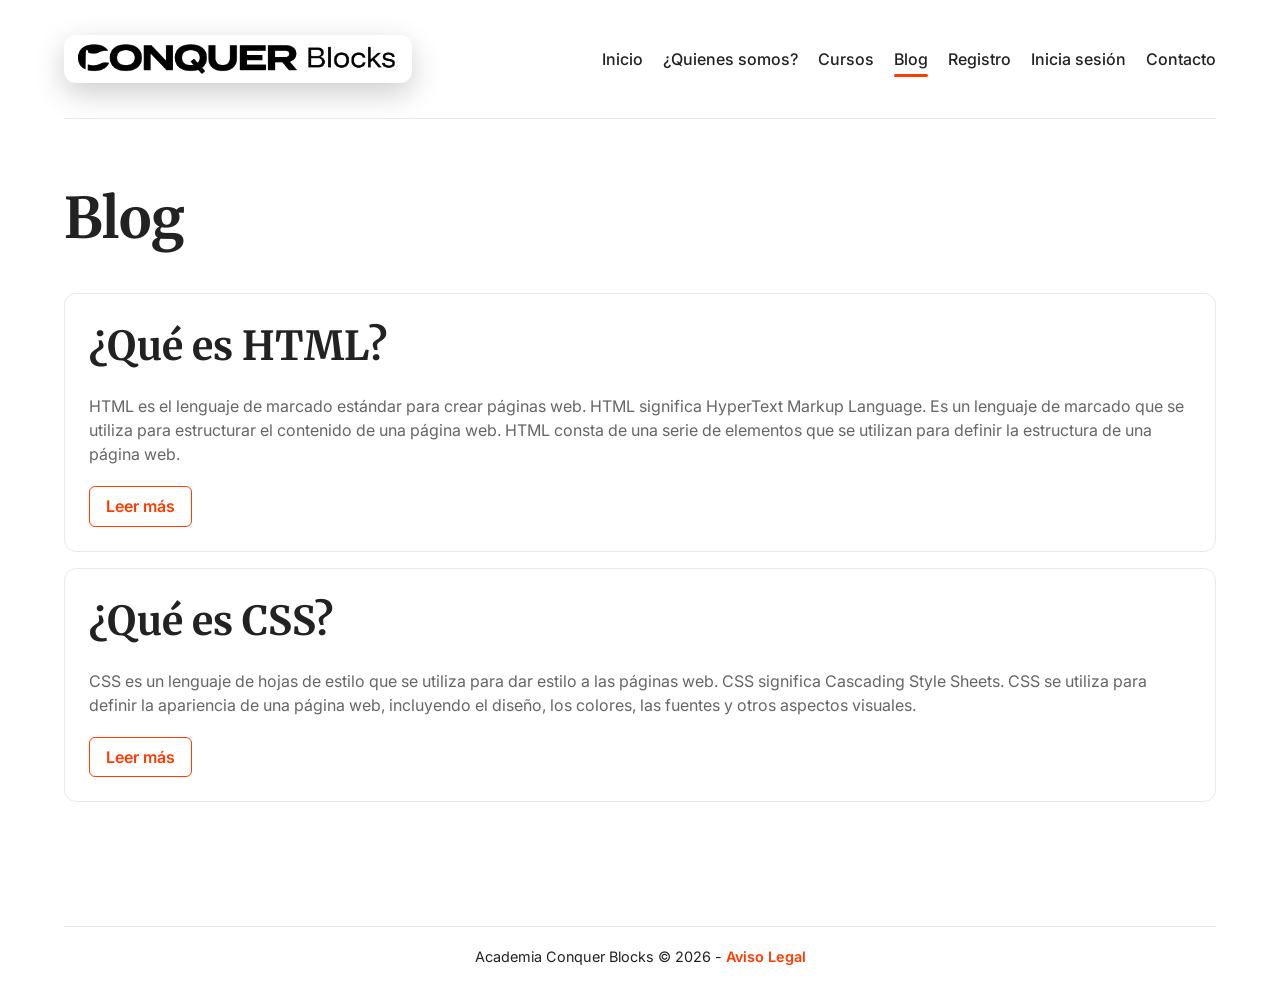
==== blog.html @ 8048cb25 "Haciendo el primer commit del proyecto 'Academia Conquer' tarea 5 de CSS" ====
<!doctype html>
<html class="no-js" lang="">

<head>
  <meta charset="utf-8">
  <meta name="viewport" content="width=device-width, initial-scale=1">
  <title>Blog | Conquer Blocks</title>
  <link rel="stylesheet" href="css/style.css">
  <meta name="description" content="Lee las últimas novedades y consejos sobre desarrollo web en el blog de Conquer Blocks. Aprende sobre HTML, CSS, JavaScript y tendencias en programación.">
  <meta name="keywords" content="Desarrollo Web, Fullstack, HTML, CSS, JavaScript, React, Node, Express">

  <link rel="icon" href="icono.png" sizes="any" type="image/png">
  <link rel="icon" href="icono.png" type="image/svg+xml">
  <link rel="apple-touch-icon" href="icono.png">

  <link rel="manifest" href="site.webmanifest">
  <meta name="theme-color" content="#fafafa">

    <link rel="preconnect" href="https://fonts.googleapis.com">
    <link rel="preconnect" href="https://fonts.gstatic.com" crossorigin>
    <link href="https://fonts.googleapis.com/css2?family=Inter:ital,opsz,wght@0,14..32,100..900;1,14..32,100..900&family=Merriweather:ital,opsz,wght@0,18..144,300..900;1,18..144,300..900&display=swap" rel="stylesheet">
</head>

<body>
    <header class="container">
        <figure>
            <img width="500px" class="logo"  src="/img/common/logo_conquer.png" alt="Academia Conquerblocks">
        </figure>
        <nav>
            <ul>
                <li><a href="index.html">Inicio</a></li>
                <li><a href="quienes-somos.html">¿Quienes somos?</a></li>
                <li><a href="cursos.html">Cursos</a></li>
                <li><a href="blog.html" class="select">Blog</a></li>
                <li><a href="registro.html">Registro</a></li>
                <li><a href="login.html">Inicia sesión</a></li>
                <li><a href="contacto.html">Contacto</a></li>
            </ul>
        </nav>
    </header>

    <main class="container article-container">
        <h1>Blog</h1>
            <article>
                <h2>¿Qué es HTML?</h2>
                <p>HTML es el lenguaje de marcado estándar para crear páginas web. HTML significa HyperText Markup Language. Es un lenguaje de marcado que se utiliza para estructurar el contenido de una página web. HTML consta de una serie de elementos que se utilizan para definir la estructura de una página web.</p>
                <a href="/blogs/blog1.html">Leer más</a>
            </article>
            <article>
                <h2>¿Qué es CSS?</h2>
                <p>CSS es un lenguaje de hojas de estilo que se utiliza para dar estilo a las páginas web. CSS significa Cascading Style Sheets. CSS se utiliza para definir la apariencia de una página web, incluyendo el diseño, los colores, las fuentes y otros aspectos visuales.</p>
                <a href="/blogs/blog2.html">Leer más</a>
            </article>
    </main>
    <footer class="container">
        <p>Academia Conquer Blocks &copy; 2026 - <a href="aviso-legal.html" class="highlight">Aviso Legal</a></p>
    </footer>
</body>

</html>
---- css/style.css ----
/*! HTML5 Boilerplate v9.0.1 | MIT License | https://html5boilerplate.com/ */

/* main.css 3.0.0 | MIT License | https://github.com/h5bp/main.css#readme */
/*
 * What follows is the result of much research on cross-browser styling.
 * Credit left inline and big thanks to Nicolas Gallagher, Jonathan Neal,
 * Kroc Camen, and the H5BP dev community and team.
 */

/* ==========================================================================
   Base styles: opinionated defaults
   ========================================================================== */

html {
  color: #222;
  font-size: 1em;
  line-height: 1.4;
}

/*
 * Remove text-shadow in selection highlight:
 * https://twitter.com/miketaylr/status/12228805301
 *
 * Customize the background color to match your design.
 */

::-moz-selection {
  background: #b3d4fc;
  text-shadow: none;
}

::selection {
  background: #b3d4fc;
  text-shadow: none;
}

/*
 * A better looking default horizontal rule
 */

hr {
  display: block;
  height: 1px;
  border: 0;
  border-top: 1px solid #ccc;
  margin: 1em 0;
  padding: 0;
}

/*
 * Remove the gap between audio, canvas, iframes,
 * images, videos and the bottom of their containers:
 * https://github.com/h5bp/html5-boilerplate/issues/440
 */

audio,
canvas,
iframe,
img,
svg,
video {
  vertical-align: middle;
}

/*
 * Remove default fieldset styles.
 */

fieldset {
  border: 0;
  margin: 0;
  padding: 0;
}

/*
 * Allow only vertical resizing of textareas.
 */

textarea {
  resize: vertical;
}

/* ==========================================================================
   Author's custom styles
   ========================================================================== */

/* ==========================================================================
   Helper classes
   ========================================================================== */

/*
 * Hide visually and from screen readers
 */

.hidden,
[hidden] {
  display: none !important;
}

/*
 * Hide only visually, but have it available for screen readers:
 * https://snook.ca/archives/html_and_css/hiding-content-for-accessibility
 *
 * 1. For long content, line feeds are not interpreted as spaces and small width
 *    causes content to wrap 1 word per line:
 *    https://medium.com/@jessebeach/beware-smushed-off-screen-accessible-text-5952a4c2cbfe
 */

.visually-hidden {
  border: 0;
  clip: rect(0, 0, 0, 0);
  height: 1px;
  margin: -1px;
  overflow: hidden;
  padding: 0;
  position: absolute;
  white-space: nowrap;
  width: 1px;
  /* 1 */
}

/*
 * Extends the .visually-hidden class to allow the element
 * to be focusable when navigated to via the keyboard:
 * https://www.drupal.org/node/897638
 */

.visually-hidden.focusable:active,
.visually-hidden.focusable:focus {
  clip: auto;
  height: auto;
  margin: 0;
  overflow: visible;
  position: static;
  white-space: inherit;
  width: auto;
}

/*
 * Hide visually and from screen readers, but maintain layout
 */

.invisible {
  visibility: hidden;
}

/*
 * Clearfix: contain floats
 *
 * The use of `table` rather than `block` is only necessary if using
 * `::before` to contain the top-margins of child elements.
 */

.clearfix::before,
.clearfix::after {
  content: "";
  display: table;
}

.clearfix::after {
  clear: both;
}

/* ==========================================================================
   EXAMPLE Media Queries for Responsive Design.
   These examples override the primary ('mobile first') styles.
   Modify as content requires.
   ========================================================================== */

@media only screen and (min-width: 35em) {
  /* Style adjustments for viewports that meet the condition */
}

@media print,
  (-webkit-min-device-pixel-ratio: 1.25),
  (min-resolution: 1.25dppx),
  (min-resolution: 120dpi) {
  /* Style adjustments for high resolution devices */
}

/* ==========================================================================
   Print styles.
   Inlined to avoid the additional HTTP request:
   https://www.phpied.com/delay-loading-your-print-css/
   ========================================================================== */

@media print {
  *,
  *::before,
  *::after {
    background: #fff !important;
    color: #000 !important;
    /* Black prints faster */
    box-shadow: none !important;
    text-shadow: none !important;
  }

  a,
  a:visited {
    text-decoration: underline;
  }

  a[href]::after {
    content: " (" attr(href) ")";
  }

  abbr[title]::after {
    content: " (" attr(title) ")";
  }

  /*
   * Don't show links that are fragment identifiers,
   * or use the `javascript:` pseudo protocol
   */
  a[href^="#"]::after,
  a[href^="javascript:"]::after {
    content: "";
  }

  pre {
    white-space: pre-wrap !important;
  }

  pre,
  blockquote {
    border: 1px solid #999;
    page-break-inside: avoid;
  }

  tr,
  img {
    page-break-inside: avoid;
  }

  p,
  h2,
  h3 {
    orphans: 3;
    widows: 3;
  }

  h2,
  h3 {
    page-break-after: avoid;
  }
}


/* ====================================
   Aqui empiezan los estilos personalizados para la Academia Conquer Blocks
   ==================================== */



/* ====================================
   1. Estilos Base y Reset
   ==================================== */
* {
    box-sizing: border-box;
    margin: 0;
    padding: 0;
    scroll-behavior: smooth; 
}

:root {
  /* Colores Principales */
  --color-brand-orange: #ff3b00;
  --color-sidebar-bg: #1a1a1a;
  --color-bg-main: #ffffff;
  --color-bg-banner: #fff7eb;
  
  /* Textos */
  --color-text-main: #222222;
  --color-text-muted: #666666;
  --color-text-light: #ffffff;
  
  /* Otros */
  --color-border: #eaeaea;

  /* Fuentes */
  --fuente-principal: 'Inter', sans-serif; /* Fuente moderna y legible */
  --fuente-titulos: "Merriweather", sans-serif; /* Fuente más llamativa para títulos */
}

body {
    font-family: var(--fuente-principal);
    color: var(--color-text-main);
}

.container {
    width: 90%;
    max-width: 1200px;
    margin: 0 auto;
}

a {
    text-decoration: none;
}

ul {
    list-style: none;
}

/* ====================================
    2. Header y Navegación
   ==================================== */

.logo {
  border-radius: 12px; /* Bordes redondeados modernos */
  box-shadow: 0 10px 30px rgba(0, 0, 0, 0.2);
  width: 100%;
  height: auto;
}

header {
    padding: 35px 0;
    border-bottom: 1px solid var(--color-border);
    display: flex;
    justify-content: space-between;
    align-items: center;
}

nav ul {
    display: flex;
    gap: 20px;
}

nav a {
    color: var(--color-text-main);
    font-weight: 500;
    position: relative;
    transition: color 0.3s;
}

nav a:hover {
  color: var(--color-brand-orange);
}

header nav a.select::after {
    content: '';
    position: absolute;
    bottom: -8px;
    left: 0;
    width: 100%;
    height: 3px;
    background-color: var(--color-brand-orange);
    border-radius: 2px;
}

header nav a.select:hover {
    color: var(--color-text-main);
    font-style: italic;
}

/* ====================================
    3. Index y Página Principal (Secciones, Títulos, Párrafos)
   ==================================== */

main.container {
  padding: 60px 0;
}

.main-section {
  display: flex;
  align-items: center;
  gap: 80px;
  margin-bottom: 80px;
}

.main-text {
  display: flex;
  flex-direction: column;
  gap: 20px;
  align-items: flex-start;
}

h1 {
  font-size: 3.5rem;
  color: var(--color-text-main);
  margin-bottom: 20px;
  font-family: var(--fuente-titulos);
}

.main-section h1 {
  font-size: 5.2rem;
  color: var(--color-text-main);
  margin-bottom: 20px;
  font-family: var(--fuente-titulos);
}

.main-section h1 span {
  color: var(--color-brand-orange);
}

.main-section p {
  font-size: 1.2rem;
  color: var(--color-text-muted);
  line-height: 1.6;
}

.banner {
  border-radius: 1rem;
  box-shadow: 0 10px 30px rgba(0, 0, 0, 0.1);
}

figcaption {
  margin-top: 1rem;
  font-size: 0.9rem;
  color: var(--color-text-muted);
  font-style: italic;
}

.main-p {
  text-align: center;
  max-width: 1000px; 
  margin: 0 auto 60px auto;
  padding: 40px;
  background-color: var(--color-bg-banner);
  border-radius: 16px;
}

h2 {
  font-size: 2.5rem;
  color: var(--color-text-main);
  margin-bottom: 20px;
  font-family: var(--fuente-titulos);
}

.main-p p {
  font-size: 1.1rem;
  color: var(--color-text-muted);
  line-height: 1.6;
  margin-bottom: 20px;
}

.main-p a {
  display: inline-block;
  background-color: var(--color-brand-orange);
  color: var(--color-text-light);
  padding: 1rem 2rem;
  border-radius: 8px;
  font-weight: 600;
  transition: background-color 0.3s ease, transform 0.2s ease;
}

main .main-p a:hover {
  background-color: #e63500;
  transform: translateY(-2px);
}

main .secondary-p,
main .secondary-p {
  display: grid;
  grid-template-columns: repeat(2, 1fr);
  gap: 30px;
  margin-bottom: 80px;
  max-width: 1000px;
  margin-left: auto;
  margin-right: auto;
}

main .secondary-p h2,
main .secondary-p > p,
main .secondary-p h2,
main .secondary-p > p {
  grid-column: 1 / -1;
  text-align: center;
}

.highlight {
  color: var(--color-brand-orange);
  font-weight: 600;
  transition: color 0.3s ease;
}

.highlight:hover {
  color: #c62e00;
}

/* ====================================
   Estilos Internos de las Tarjetas
   ==================================== */

article {
  display: flex; 
  flex-direction: column; 
  height: 100%;
  border: 1px solid var(--color-border);
  border-radius: 12px;
  padding: 24px;
  transition: transform 0.3s ease, box-shadow 0.5s ease;
}

.article-container {
  display: grid;
  gap: 1rem; 
  margin-bottom: 4rem;
}

article:hover {
  background-color: var(--color-bg-banner);
  box-shadow: 0 12px 24px rgba(0, 0, 0, 0.05);
  transform: translateY(-1px);
}

article figure {
  margin: 0 0 20px 0;
  height: 180px;
  border-radius: 8px;
  display: flex;
  justify-content: center;
  align-items: center;
  background-color: #f8f9fa;
}

article img {
  max-width: 80%;
  max-height: 100%;

}

article h3 {
  font-size: 1.4rem;
  color: var(--color-text-main);
  margin-bottom: 12px;
}

article p {
  font-size: 1rem;
  color: var(--color-text-muted);
  line-height: 1.5;
  margin-bottom: 20px;
}

article a {
  color: var(--color-brand-orange);
  font-weight: 600;
  padding: 8px 16px;
  border: 1px solid var(--color-brand-orange);
  border-radius: 6px;
  transition: all 0.3s ease;
  margin-top: auto;
  align-self: flex-start;
}

article a:hover {
  background-color: var(--color-brand-orange);
  color: var(--color-text-light);
}

footer {
  text-align: center;
  padding: 20px;
  color: var(--color-secundario);
  font-size: 0.9em;
  border-top: 1px solid var(--color-border);
}

/* ====================================
    4. PÁGINA: ¿QUIÉNES SOMOS? (El Equipo)
   ==================================== */

.teams-grid {
    display: grid;
    grid-template-columns: repeat(auto-fit, minmax(300px, 1fr));
    gap: 40px;
    margin-bottom: 80px;
}

.teams-grid h2 {
    grid-column: 1 / -1; 
    text-align: center;
    font-size: 2.5rem;
    color: var(--color-text-main);
    margin-bottom: 20px;
}

.team-member {
    background-color: var(--color-bg-main);
    border: 1px solid var(--color-border);
    border-radius: 16px;
    padding: 40px 30px;
    text-align: center;
    transition: transform 0.3s ease, box-shadow 0.3s ease;
    display: flex;
    flex-direction: column;
    align-items: center;
}

.team-member:hover {
    transform: translateY(-10px); 
    box-shadow: 0 15px 35px rgba(0, 0, 0, 0.08);
}

.team-member figure {
    width: 200px;
    height: 200px;
    border-radius: 50%;
    overflow: hidden;
    margin: 0 0 24px 0;
    border: 4px solid var(--color-brand-orange); 
    box-shadow: 0 8px 16px rgba(255, 59, 0, 0.2);
}

.team-member img {
    width: 100%;
    height: 100%;
    object-fit: cover;
}

.team-member h3 {
    font-size: 1.5rem;
    color: var(--color-text-main);
    margin-bottom: 12px;
}

.team-member p {
    font-size: 1rem;
    color: var(--color-text-muted);
    line-height: 1.6;
}

/* ====================================
    5. Página de Registro
   ==================================== */

.registro-container {
  max-width: 600px; 
  margin: 0 auto;
  padding: 40px;
  border-radius: 12px;
  border: 1px solid var(--color-border);
  box-shadow: 0 4px 12px rgba(0, 0, 0, 0.05);
  transition: background-color 5s ease, box-shadow 5s ease;
}

.registro-container:hover {
  background-color: #fff7eb;
  box-shadow: 0 8px 24px rgba(0, 0, 0, 0.1);
}

.registro-container hr {
  border: 0;
  height: 1px;
  background-color: var(--color-border);
  margin: 30px 0;
}

.registro-form {
  display: flex;
  flex-direction: column; 
  gap: 20px;
}

.form-group {
  display: flex;
  flex-direction: column;
  gap: 8px;
}

.form-group label {
  font-weight: 500;
  color: var(--color-text-main);
  font-size: 0.95rem;
}

.form-group input,
.form-group select,
.form-group textarea {
  padding: 12px 16px;
  border: 1px solid #ccc; 
  border-radius: 8px;
  font-size: 1rem;
  color: var(--color-text-main);
  transition: border-color 0.3s ease, box-shadow 0.3s ease;
}

.form-group input:focus,
.form-group select:focus,
.form-group textarea:focus {
  outline: none;
  border-color: var(--color-brand-orange);
  box-shadow: 0 0 0 3px rgba(255, 59, 0, 0.1);
}

.btn-primary {
  background-color: var(--color-brand-orange);
  color: var(--color-text-light);
  padding: 14px 24px;
  border: none;
  border-radius: 8px;
  font-size: 1.1rem;
  font-weight: 600;
  cursor: pointer;
  margin-top: 10px;
  transition: background-color 0.3s ease, transform 0.2s ease;
}

.btn-primary:hover {
  background-color: #e63500;
  transform: translateY(-2px);
}

.error {
  color: #d93025;
  font-size: 0.9rem;
  font-weight: 500;
  margin-top: -10px; 
  margin-bottom: 5px;
}

/* ====================================
   6. Página de Contacto (Layout y Mapa)
   ==================================== */

.contact-layout {
  display: flex;
  flex-direction: column; 
  gap: 5rem; 
  align-items: center;
  margin-bottom: 4rem;
}

.map-container iframe {
  border-radius: 12px;
  box-shadow: 0 4px 12px rgba(0, 0, 0, 0.05);
}

/* ====================================
   Página de Detalle de Curso
   ==================================== */


.curso-hero {
  text-align: center;
  padding: 60px 20px 40px 20px;
  max-width: 800px;
  margin: 0 auto;
}

.curso-hero h1 {
  font-size: 3.5rem;
  color: var(--color-brand-orange);
  margin-bottom: 20px;
}

.curso-hero p {
  font-size: 1.2rem;
  color: var(--color-text-muted);
}

.curso-contenido {
  max-width: 800px;
  margin: 0 auto 80px auto;
  padding: 50px;
  border-radius: 16px;
  box-shadow: 0 10px 40px rgba(0,0,0,0.06);
  border: 1px solid var(--color-border);
}

.curso-contenido section {
  margin-bottom: 40px;
}

.curso-contenido h2 {
  font-size: 1.8rem;
  margin-top: 0;
  margin-bottom: 16px;
  color: var(--color-text-main);
  border-bottom: 2px solid var(--color-bg-banner);
  padding-bottom: 8px;
  display: inline-block;
}

.temas-lista li {
  position: relative;
  padding-left: 30px;
  margin-bottom: 12px;
  color: var(--color-text-muted);
  font-size: 1.1rem;
}


.temas-lista li::before {
  content: "✔️";
  position: absolute;
  left: 0;
  color: var(--color-brand-orange);
}

.curso-cta-seccion {
  text-align: center;
  background-color: var(--color-bg-banner);
  padding: 40px;
  border-radius: 12px;
  margin-top: 50px;
}

.curso-cta-seccion .btn-primary {
  display: inline-block;
  margin-top: 15px;
}

.curso-cta-seccion p {
  color: var(--color-text-muted);
}


/* ====================================
   Páginas de Blog (Artículo Individual)
   ==================================== */

.blog-post {
  padding: 50px;
  margin-bottom: 80px;
  box-shadow: 0 4px 20px rgba(0, 0, 0, 0.03);
  max-width: 800px;
  margin: 0 auto;
}

.blog-title {
  color: var(--color-brand-orange);
  text-align: center;
  margin-bottom: 50px;
}

.blog-post h2 {
  font-size: 2.2rem;
  margin-top: 0;
  margin-bottom: 24px;
}

.blog-post h3 {
  font-size: 1.5rem;
  margin-top: 40px;
  margin-bottom: 16px;
  color: var(--color-text-main);
}

.blog-post p {
  font-size: 1.15rem; 
  color: var(--color-text-muted); 
  line-height: 1.8;
  margin-bottom: 24px;
}

.blog-post li {
  font-size: 1.1rem;
  color: var(--color-text-muted);
  margin-bottom: 10px;
  line-height: 1.6;
}

.blog-post li strong {
  color: var(--color-text-main);
  background-color: #f1f3f5;
  padding: 2px 6px;
  border-radius: 4px;
  font-family: monospace;
}

/* ====================================
   Aviso Legal
   ==================================== */

.contenido-legal {
  max-width: 800px; 
  margin: 60px auto;
  padding: 0 20px;
}

.contenido-legal h1 {
  font-size: 3.5rem;
  color: var(--color-text-main);
  margin-bottom: 40px;
}

.contenido-legal h2 {
  font-size: 2.2rem;
  color: var(--color-text-main);
  margin-top: 50px;
  margin-bottom: 16px;
  text-align: left;
}

.contenido-legal p {
  font-size: 1.1rem;
  color: var(--color-text-muted);
  line-height: 1.6;
  margin-bottom: 16px;
}

.contenido-legal li {
  font-size: 1.1rem;
  color: var(--color-text-muted);
  line-height: 1.6;
}



/* 2. TABLET (Breakpoints comunes: 600px a 768px) */
@media (min-width: 768px) {
    .main-section {
        flex-direction: row;
    }
}


/* 3. DESKTOP (Breakpoints comunes: 1024px en adelante) */
@media (min-width: 1024px) {
    .main-section {
        gap: 100px;
    }
}
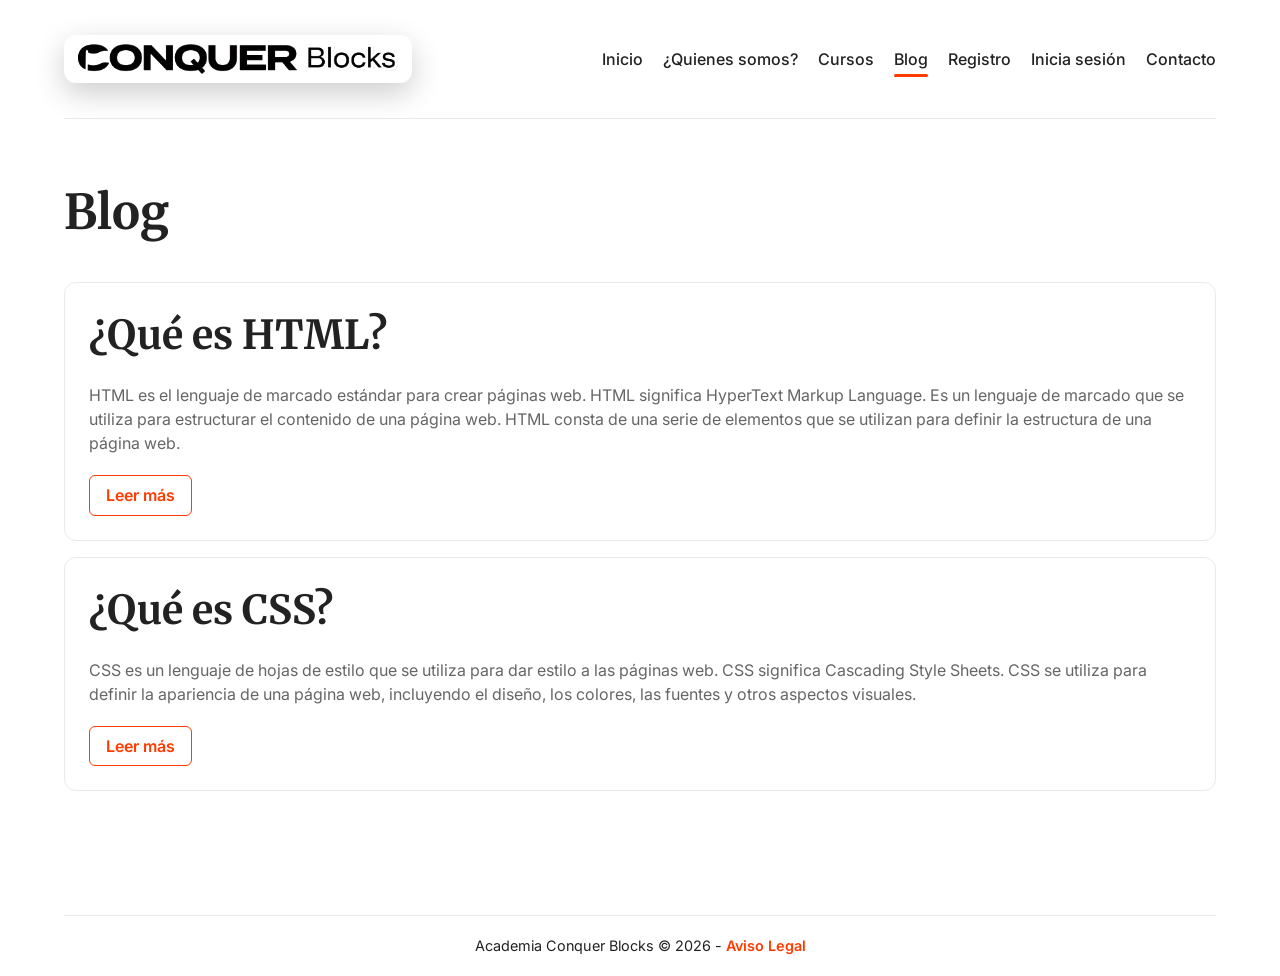
==== commit dde4ee50: "Haciendo unos cambios en los links del proyecto" ====
--- a/blog.html
+++ b/blog.html
@@ -24,7 +24,7 @@
 <body>
     <header class="container">
         <figure>
-            <img width="500px" class="logo"  src="/img/common/logo_conquer.png" alt="Academia Conquerblocks">
+            <img width="500px" class="logo"  src="img/common/logo_conquer.png" alt="Academia Conquerblocks">
         </figure>
         <nav>
             <ul>
@@ -44,12 +44,12 @@
             <article>
                 <h2>¿Qué es HTML?</h2>
                 <p>HTML es el lenguaje de marcado estándar para crear páginas web. HTML significa HyperText Markup Language. Es un lenguaje de marcado que se utiliza para estructurar el contenido de una página web. HTML consta de una serie de elementos que se utilizan para definir la estructura de una página web.</p>
-                <a href="/blogs/blog1.html">Leer más</a>
+                <a href="blogs/blog1.html">Leer más</a>
             </article>
             <article>
                 <h2>¿Qué es CSS?</h2>
                 <p>CSS es un lenguaje de hojas de estilo que se utiliza para dar estilo a las páginas web. CSS significa Cascading Style Sheets. CSS se utiliza para definir la apariencia de una página web, incluyendo el diseño, los colores, las fuentes y otros aspectos visuales.</p>
-                <a href="/blogs/blog2.html">Leer más</a>
+                <a href="blogs/blog2.html">Leer más</a>
             </article>
     </main>
     <footer class="container">
--- a/css/style.css
+++ b/css/style.css
@@ -316,13 +316,17 @@
     padding: 35px 0;
     border-bottom: 1px solid var(--color-border);
     display: flex;
+    flex-direction: column;
     justify-content: space-between;
     align-items: center;
 }
 
 nav ul {
     display: flex;
-    gap: 20px;
+    flex-direction: column;
+    gap: 10px;
+    margin-top: 3rem;
+    align-items: center;
 }
 
 nav a {
@@ -357,11 +361,12 @@
    ==================================== */
 
 main.container {
-  padding: 60px 0;
+  padding: 20px 0;
 }
 
 .main-section {
   display: flex;
+  flex-direction: column;
   align-items: center;
   gap: 80px;
   margin-bottom: 80px;
@@ -371,18 +376,19 @@
   display: flex;
   flex-direction: column;
   gap: 20px;
-  align-items: flex-start;
+  align-items: center;
+  text-align: center;
 }
 
 h1 {
-  font-size: 3.5rem;
+  font-size: 3rem;
   color: var(--color-text-main);
   margin-bottom: 20px;
   font-family: var(--fuente-titulos);
 }
 
 .main-section h1 {
-  font-size: 5.2rem;
+  font-size: 4rem;
   color: var(--color-text-main);
   margin-bottom: 20px;
   font-family: var(--fuente-titulos);
@@ -401,6 +407,7 @@
 .banner {
   border-radius: 1rem;
   box-shadow: 0 10px 30px rgba(0, 0, 0, 0.1);
+  max-width: 100%;
 }
 
 figcaption {
@@ -451,7 +458,7 @@
 main .secondary-p,
 main .secondary-p {
   display: grid;
-  grid-template-columns: repeat(2, 1fr);
+  grid-template-columns: 1fr;
   gap: 30px;
   margin-bottom: 80px;
   max-width: 1000px;
@@ -495,6 +502,10 @@
   display: grid;
   gap: 1rem; 
   margin-bottom: 4rem;
+}
+
+.article-container h1 {
+  text-align: center;
 }
 
 article:hover {
@@ -724,6 +735,7 @@
 .map-container iframe {
   border-radius: 12px;
   box-shadow: 0 4px 12px rgba(0, 0, 0, 0.05);
+  width: 100%;
 }
 
 /* ====================================
@@ -739,7 +751,6 @@
 }
 
 .curso-hero h1 {
-  font-size: 3.5rem;
   color: var(--color-brand-orange);
   margin-bottom: 20px;
 }
@@ -900,15 +911,74 @@
 
 /* 2. TABLET (Breakpoints comunes: 600px a 768px) */
 @media (min-width: 768px) {
-    .main-section {
-        flex-direction: row;
+    header {
+    gap: 2rem;
     }
+
+nav ul {
+    display: flex;
+    flex-direction: row;
+    gap: 20px;
+    margin-top: 0;
+}
+
+main.container {
+  padding: 60px 0;
+}
+
+.main-section {
+  display: flex;
+}
+
+.main-text {
+  text-align: center;
+}
+
+.main-section h1 {
+  font-size: 4rem;
+}
+
+.banner {
+  max-width: 500px;
+}
+
+main .secondary-p,
+main .secondary-p {
+  display: grid;
+  grid-template-columns: repeat(2, 1fr);
+  gap: 30px;
+  margin-bottom: 80px;
+  max-width: 1000px;
+  margin-left: auto;
+  margin-right: auto;
+}
+
+.article-container h1 {
+  text-align: left;
+}
 }
 
 
 /* 3. DESKTOP (Breakpoints comunes: 1024px en adelante) */
 @media (min-width: 1024px) {
-    .main-section {
-        gap: 100px;
-    }
+    header {
+    flex-direction: row;
+}
+
+.main-section {
+  display: flex;
+  flex-direction: row;
+}
+
+.main-text {
+  text-align: left;
+}
+
+.main-section h1 {
+  font-size: 5.2rem;
+}
+
+.banner {
+  max-width: 500px;
+}
 }
